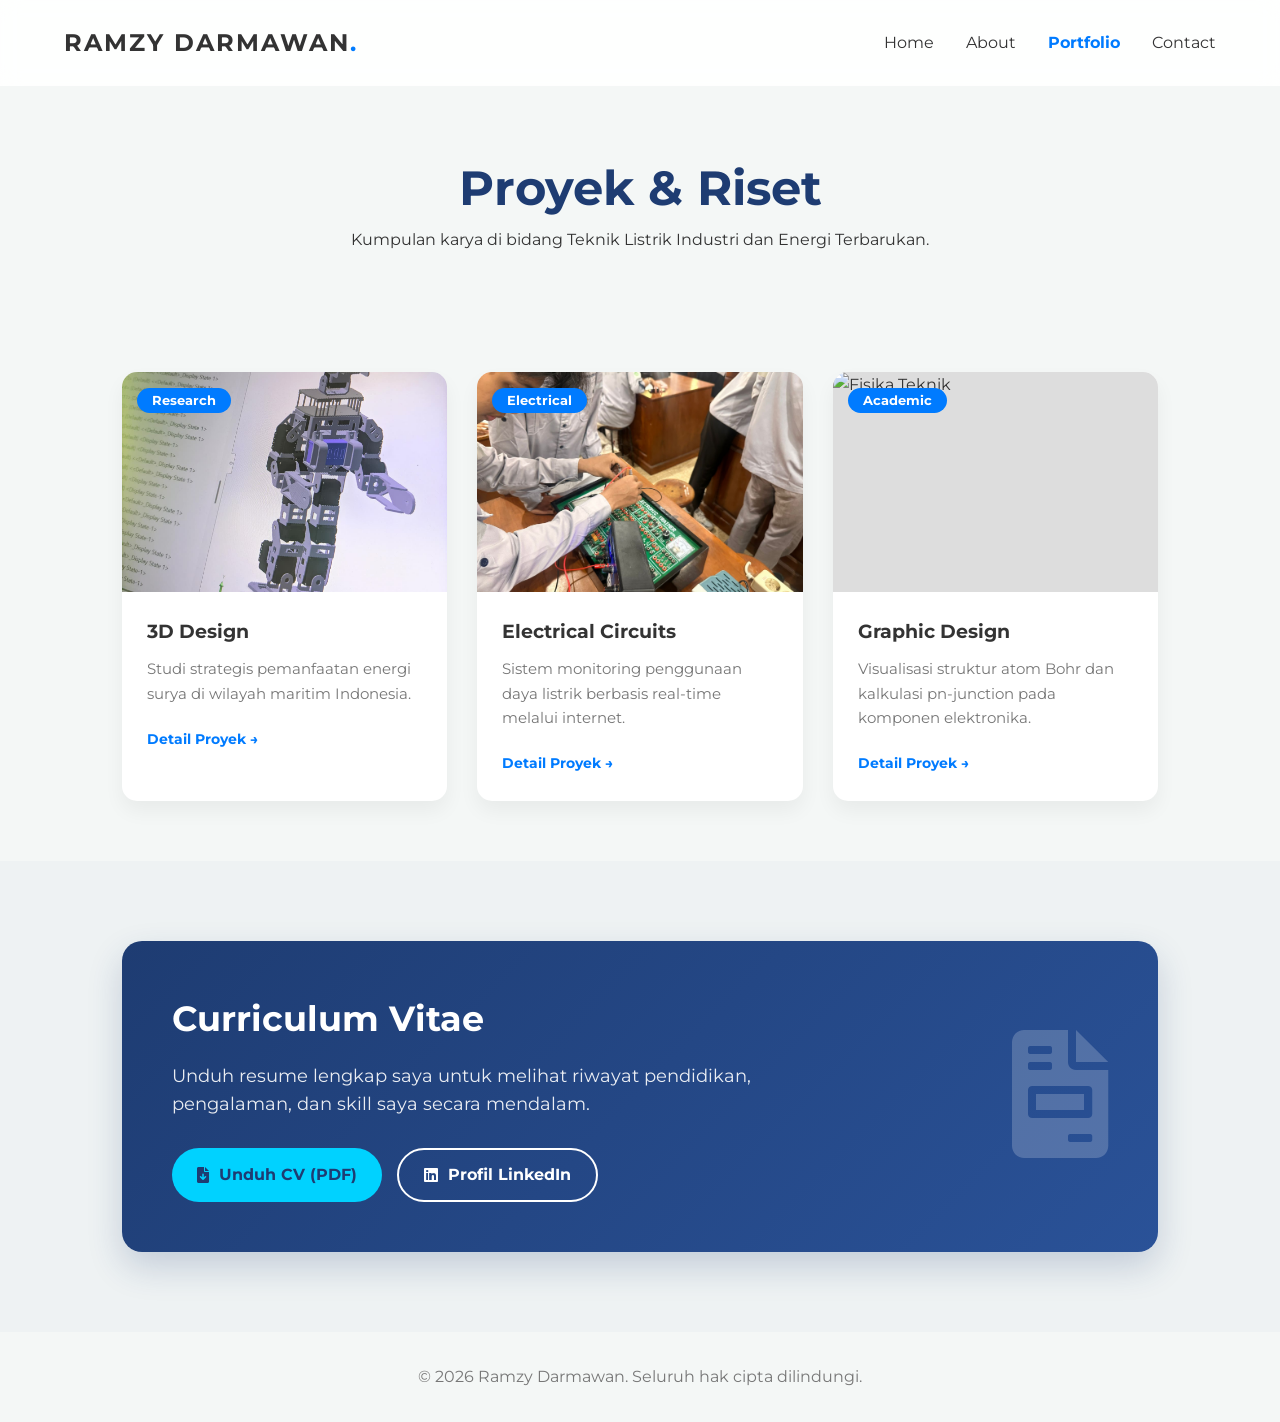
==== portofolio.html @ 0d591571 "web utama" ====
<!DOCTYPE html>
<html lang="id">
<head>
    <meta charset="UTF-8">
    <meta name="viewport" content="width=device-width, initial-scale=1.0">
    <title>Portofolio Proyek | Nama Anda</title>
    <link rel="stylesheet" href="https://cdnjs.cloudflare.com/ajax/libs/font-awesome/6.0.0/css/all.min.css">
    <link rel="stylesheet" href="style.css">
    <link href="https://fonts.googleapis.com/css2?family=Montserrat:wght@300;400;700&display=swap" rel="stylesheet">
</head>
<body class="portofolio-page">
    <div id="preloader">
    <div class="loader">
        <div class="circle"></div>
        <div class="line"></div>
        <p>Loading<span>.</span><span>.</span><span>.</span></p>
    </div>
</div>

    <nav class="nav-active"> <div class="logo">RAMZY DARMAWAN<span>.</span></div>
        <ul class="nav-links">
            <li><a href="index.html">Home</a></li>
            <li><a href="index.html#about">About</a></li>
            <li><a href="portofolio.html" class="active-link">Portfolio</a></li>
            <li><a href="index.html#contact">Contact</a></li>
        </ul>
    </nav>

    <header class="portofolio-header">
        <div class="container">
            <h1>Proyek & Riset</h1>
            <p>Kumpulan karya di bidang Teknik Listrik Industri dan Energi Terbarukan.</p>
        </div>
    </header>

    <section class="portofolio-grid-section">
        <div class="container">
            <div class="portofolio-grid">
                
                <div class="portofolio-card">
                    <div class="card-image">
                        <img src="robot-1.jpeg" alt="Analisis PLTS">
                        <div class="card-overlay">
                            <span>Research</span>
                        </div>
                    </div>
                    <div class="card-info">
                        <h3>3D Design</h3>
                        <p>Studi strategis pemanfaatan energi surya di wilayah maritim Indonesia.</p>
                        <a href="#" class="read-more">Detail Proyek →</a>
                    </div>
                </div>

                <div class="portofolio-card">
                    <div class="card-image">
                        <img src="listrik-1.jpeg" alt="Monitoring IoT">
                        <div class="card-overlay">
                            <span>Electrical</span>
                        </div>
                    </div>
                    <div class="card-info">
                        <h3>Electrical Circuits</h3>
                        <p>Sistem monitoring penggunaan daya listrik berbasis real-time melalui internet.</p>
                        <a href="#" class="read-more">Detail Proyek →</a>
                    </div>
                </div>

                <div class="portofolio-card">
                    <div class="card-image">
                        <img src="proyek-fisika.jpg" alt="Fisika Teknik">
                        <div class="card-overlay">
                            <span>Academic</span>
                        </div>
                    </div>
                    <div class="card-info">
                        <h3>Graphic Design</h3>
                        <p>Visualisasi struktur atom Bohr dan kalkulasi pn-junction pada komponen elektronika.</p>
                        <a href="#" class="read-more">Detail Proyek →</a>
                    </div>
                </div>

            </div>
        </div>
    </section>

    <section class="cv-section">
    <div class="container">
        <div class="cv-box">
            <div class="cv-content">
                <h2>Curriculum Vitae</h2>
                <p>Unduh resume lengkap saya untuk melihat riwayat pendidikan, pengalaman, dan skill saya secara mendalam.</p>
                
                <div class="cv-actions">
                    <a href="CV RAMZY D.pdf" download class="btn-cv">
                        <i class="fas fa-file-download"></i> Unduh CV (PDF)
                    </a>
                    <a href="https://www.linkedin.com/in/ramzy-darmawan-42769236a?utm_source=share_via&utm_content=profile&utm_medium=member_android" target="_blank" class="btn-cv-outline">
                        <i class="fab fa-linkedin"></i> Profil LinkedIn
                    </a>
                </div>
            </div>
            
            <div class="cv-icon">
                <i class="fas fa-file-invoice"></i>
            </div>
        </div>
    </div>
</section>

    <footer>
        <p>&copy; 2026 Ramzy Darmawan. Seluruh hak cipta dilindungi.</p>
    </footer>

    <script src="script.js"></script>
</body>
</html>
---- style.css ----
/* Reset & Base Styles */
/* DASAR */
* { margin: 0; padding: 0; box-sizing: border-box; }
body { font-family: 'Montserrat', sans-serif; line-height: 1.6; color: #333; scroll-behavior: smooth; background-color: #f4f7f6; }
.container { max-width: 1100px; margin: auto; padding: 0 2rem; }

/* NAVIGASI */
nav { display: flex; justify-content: space-between; align-items: center; padding: 1.5rem 5%; background: rgba(255, 255, 255, 0.9); backdrop-filter: blur(10px); position: fixed; width: 100%; top: 0; z-index: 1000; }
.logo { font-size: 1.5rem; font-weight: 700; letter-spacing: 2px; }
.logo span { color: #007bff; }
.nav-links { display: flex; list-style: none; }
.nav-links li a { text-decoration: none; color: #333; margin-left: 2rem; transition: 0.3s; }
.nav-links li a:hover { color: #007bff; }

/* HERO */
.hero { height: 100vh; background: linear-gradient(135deg, #1e3c72 0%, #2a5298 100%); color: white; display: flex; align-items: center; justify-content: center; text-align: center; }
.hero h1 { font-size: 3.5rem; }
.highlight { color: #00d2ff; }
.btn { display: inline-block; padding: 1rem 2.5rem; background: #007bff; color: white; text-decoration: none; border-radius: 50px; margin-top: 2rem; transition: 0.3s; }

/* KONTAK & SOSIAL MEDIA */
.contact { padding: 100px 0; text-align: center; background: white; }
.social-links { display: flex; justify-content: center; gap: 20px; margin-top: 30px; flex-wrap: wrap; }
.social-icon { text-decoration: none; display: flex; align-items: center; padding: 12px 25px; border-radius: 12px; color: white; font-weight: 600; transition: 0.3s; box-shadow: 0 4px 15px rgba(0,0,0,0.1); }
.social-icon i { font-size: 1.5rem; margin-right: 10px; }

.whatsapp { background-color: #25D366; }
.instagram { background: linear-gradient(45deg, #f09433 0%, #e6683c 25%, #dc2743 50%, #cc2366 75%, #bc1888 100%); }
.linkedin { background-color: #0077b5; }

.social-icon:hover { transform: translateY(-5px); filter: brightness(1.1); }
.btn-outline { display: inline-block; padding: 0.8rem 2rem; border: 2px solid #007bff; color: #007bff; text-decoration: none; border-radius: 50px; margin-top: 1.5rem; }

footer { text-align: center; padding: 2rem; color: #777; }

/* SKILLS SECTION */
.skills {
    padding: 80px 0;
    background: #eef2f3;
    text-align: center;
}

.skills h2 {
    font-size: 2.5rem;
    margin-bottom: 3rem;
}

.skills-grid {
    display: grid;
    grid-template-columns: repeat(auto-fit, minmax(280px, 1fr));
    gap: 2rem;
    padding: 0 20px;
}

.skill-card {
    background: white;
    padding: 3rem 2rem;
    border-radius: 20px;
    box-shadow: 0 10px 30px rgba(0,0,0,0.05);
    transition: 0.3s;
}

.skill-card i {
    font-size: 3rem;
    color: #007bff;
    margin-bottom: 1.5rem;
}

.skill-card h3 {
    margin-bottom: 1rem;
    font-size: 1.5rem;
}

.skill-card:hover {
    transform: translateY(-10px);
    box-shadow: 0 15px 40px rgba(0,0,0,0.1);
}

/* ABOUT SECTION */
.about {
    padding: 100px 0;
    background: white;
}

.about-flex {
    display: flex;
    align-items: center;
    gap: 50px;
    flex-wrap: wrap; /* Agar rapi saat dibuka di HP */
}

.about-text {
    flex: 2;
    min-width: 300px;
}

.about-text h2 {
    font-size: 2.5rem;
    margin-bottom: 1.5rem;
    position: relative;
}

/* Garis dekorasi di bawah judul About */
.about-text h2::after {
    content: '';
    display: block;
    width: 60px;
    height: 4px;
    background: #007bff;
    margin-top: 10px;
}

.about-text p {
    margin-bottom: 1.2rem;
    font-size: 1.1rem;
    color: #555;
    text-align: justify;
}

.about-stats {
    flex: 1;
    display: flex;
    flex-direction: column;
    gap: 20px;
    min-width: 250px;
}

.stat-item {
    background: #f4f7f6;
    padding: 20px;
    border-radius: 15px;
    text-align: center;
    border-left: 5px solid #007bff;
}

.stat-item span {
    font-size: 2rem;
    font-weight: 700;
    color: #1e3c72;
    display: block;
}

.stat-item p {
    font-size: 0.9rem;
    color: #777;
    margin: 0;
}

/* Penyesuaian Mobile */
@media (max-width: 768px) {
    .about-flex {
        flex-direction: column;
        text-align: center;
    }
    .about-text h2::after {
        margin: 10px auto;
    }
}

/* --- UPDATE PADA HERO SECTION --- */

.hero {
    min-height: 100vh;
    /* Kita gunakan warna gelap di awal agar menyatu saat foto memudar ke bawah */
    background: linear-gradient(135deg, #1e3c72 0%, #102a5e 100%);
    color: white;
    display: flex;
    align-items: center;
    position: relative;
    overflow: hidden; /* Agar bentuk abstrak tidak keluar jalur */
    padding-top: 80px; /* Jarak agar tidak tertutup nav */
}

/* Container khusus Hero agar flex-direction bisa diatur di mobile */
.hero-container {
    display: flex;
    align-items: center;
    justify-content: space-between;
    width: 100%;
}

/* Sisi Teks */
.hero-content {
    flex: 1;
    text-align: left;
    z-index: 10; /* Agar teks di atas bentuk abstrak */
}

.hero-content h1 {
    font-size: 3.5rem;
    line-height: 1.1;
    margin-bottom: 1.5rem;
}

.hero-btns {
    display: flex;
    gap: 15px;
    margin-top: 2.5rem;
}

/* Tombol Putih Transparan di Hero */
.btn-outline-white {
    display: inline-block;
    padding: 1rem 2.5rem;
    border: 2px solid white;
    color: white;
    text-decoration: none;
    border-radius: 50px;
    transition: 0.3s;
}

.btn-outline-white:hover {
    background: white;
    color: #1e3c72;
}

/* --- SISI FOTO DENGAN EFEK ABSTRAK --- */
.hero-image-wrapper {
    flex: 1;
    display: flex;
    justify-content: center;
    align-items: center;
    position: relative;
    height: 100%;
}

.hero-img {
    max-width: 90%;
    height: auto;
    object-fit: cover;
    z-index: 5;
    
    /* Trik 1: CSS MASKING - Membuat bagian bawah foto memudar */
    -webkit-mask-image: linear-gradient(to bottom, black 60%, transparent 100%);
    mask-image: linear-gradient(to bottom, black 60%, transparent 100%);
    
    /* Trik 2: Opacity sedikit diturunkan agar warna background tembus */
    opacity: 0.9;
    
    /* Trik 3: Filter untuk menyatukan warna (Opsional, matikan jika ingin warna asli) */
    filter: brightness(1.1) contrast(1.1) saturate(0.9) drop-shadow(0 0 20px rgba(0,210,255,0.3));
}

/* Bentuk Abstrak di Belakang Foto */
.abstract-shape {
    position: absolute;
    width: 130%;
    height: 130%;
    background: radial-gradient(circle, rgba(0,210,255,0.2) 0%, rgba(30,60,114,0) 70%);
    border-radius: 45% 55% 70% 30% / 30% 60% 70% 40%; /* Bentuk tidak beraturan */
    animation: morph 10s linear infinite; /* Animasi bergerak pelan */
    z-index: 1;
}

/* Animasi untuk bentuk abstrak */
@keyframes morph {
    0% { border-radius: 45% 55% 70% 30% / 30% 60% 70% 40%; transform: rotate(0deg); }
    50% { border-radius: 70% 30% 30% 70% / 60% 30% 60% 40%; transform: rotate(180deg); }
    100% { border-radius: 45% 55% 70% 30% / 30% 60% 70% 40%; transform: rotate(360deg); }
}

/* Responsivitas Mobile */
@media (max-width: 992px) {
    .hero-container {
        flex-direction: column-reverse; /* Foto di atas teks saat mobile */
        text-align: center;
        padding-bottom: 50px;
    }
    .hero-content {
        text-align: center;
        padding-top: 30px;
    }
    .hero-content h1 { font-size: 2.5rem; }
    .hero-btns { justify-content: center; }
    .hero-image-wrapper { width: 100%; margin-top: 20px; }
    .hero-img { max-width: 70%; }
}

/* Styling untuk Sticky Nav yang diaktifkan JS */
.nav-active {
    background: white !important;
    box-shadow: 0 5px 20px rgba(0,0,0,0.1);
    padding: 1rem 5% !important;
}

/* Styling untuk Animasi Muncul (Scroll Reveal) */
.hidden {
    opacity: 0;
    transform: translateY(30px);
    transition: all 0.8s ease-out;
}

.show {
    opacity: 1;
    transform: translateY(0);
}

/* Delay agar skill card muncul bergantian */
.skill-card:nth-child(2) { transition-delay: 0.2s; }
.skill-card:nth-child(3) { transition-delay: 0.4s; }

/* PORTOFOLIO PAGE STYLES */
.portofolio-header {
    padding: 150px 0 60px;
    background: #f4f7f6;
    text-align: center;
}

.portofolio-header h1 { font-size: 3rem; color: #1e3c72; }

.portofolio-grid {
    display: grid;
    grid-template-columns: repeat(auto-fit, minmax(320px, 1fr));
    gap: 30px;
    padding: 60px 0;
}

.portofolio-card {
    background: white;
    border-radius: 15px;
    overflow: hidden;
    box-shadow: 0 10px 20px rgba(0,0,0,0.05);
    transition: 0.3s;
}

.card-image {
    position: relative;
    height: 220px;
    background: #ddd; /* Warna pengganti jika gambar belum ada */
}

.card-image img {
    width: 100%;
    height: 100%;
    object-fit: cover;
}

.card-overlay {
    position: absolute;
    top: 15px;
    left: 15px;
}

.card-overlay span {
    background: #007bff;
    color: white;
    padding: 5px 15px;
    border-radius: 20px;
    font-size: 0.8rem;
    font-weight: 700;
}

.card-info {
    padding: 25px;
}

.card-info h3 { margin-bottom: 10px; color: #333; }
.card-info p { color: #777; font-size: 0.95rem; margin-bottom: 20px; }

.read-more {
    text-decoration: none;
    color: #007bff;
    font-weight: 700;
    font-size: 0.9rem;
}

.portofolio-card:hover {
    transform: translateY(-10px);
    box-shadow: 0 20px 40px rgba(0,0,0,0.1);
}

.active-link {
    color: #007bff !important;
    font-weight: 700;
}

/* --- PRELOADER STYLES --- */
#preloader {
    position: fixed;
    top: 0;
    left: 0;
    width: 100%;
    height: 100vh;
    background: #1e3c72; /* Warna senada dengan Hero */
    display: flex;
    justify-content: center;
    align-items: center;
    z-index: 9999; /* Pastikan di atas segalanya */
    transition: opacity 0.8s ease, visibility 0.8s;
}

.loader {
    text-align: center;
    color: white;
}

.circle {
    width: 50px;
    height: 50px;
    border: 5px solid rgba(255, 255, 255, 0.1);
    border-top: 5px solid #00d2ff;
    border-radius: 50%;
    margin: 0 auto 20px;
    animation: spin 1s linear infinite;
}

.line {
    width: 100px;
    height: 3px;
    background: rgba(255, 255, 255, 0.1);
    position: relative;
    overflow: hidden;
    margin: 10px auto;
}

.line::after {
    content: '';
    position: absolute;
    left: -100%;
    width: 100%;
    height: 100%;
    background: #00d2ff;
    animation: loading-line 1.5s infinite;
}

#preloader p {
    font-family: 'Montserrat', sans-serif;
    letter-spacing: 3px;
    font-size: 0.8rem;
    text-transform: uppercase;
}

/* Animasi Putar & Garis */
@keyframes spin {
    to { transform: rotate(360deg); }
}

@keyframes loading-line {
    to { left: 100%; }
}

/* Class untuk menghilangkan loader (dipicu JS) */
.preloader-hidden {
    opacity: 0;
    visibility: hidden;
}

/* Tambahkan ini di style.css */
.hero-content {
    animation: fadeInUp 1.2s ease forwards;
    opacity: 0; /* Mulai dari tidak terlihat */
}

@keyframes fadeInUp {
    from {
        opacity: 0;
        transform: translateY(30px);
    }
    to {
        opacity: 1;
        transform: translateY(0);
    }
}

/* --- CV SECTION STYLES --- */
.cv-section {
    padding: 80px 0;
    background: #eef2f3;
}

.cv-box {
    background: linear-gradient(135deg, #1e3c72 0%, #2a5298 100%);
    border-radius: 20px;
    padding: 50px;
    display: flex;
    align-items: center;
    justify-content: space-between;
    color: white;
    box-shadow: 0 15px 35px rgba(30, 60, 114, 0.2);
}

.cv-content {
    flex: 2;
}

.cv-content h2 {
    font-size: 2.2rem;
    margin-bottom: 15px;
}

.cv-content p {
    font-size: 1.1rem;
    margin-bottom: 30px;
    opacity: 0.9;
}

.cv-actions {
    display: flex;
    gap: 15px;
    flex-wrap: wrap;
}

.btn-cv {
    background: #00d2ff;
    color: #1e3c72;
    padding: 12px 25px;
    border-radius: 50px;
    text-decoration: none;
    font-weight: 700;
    display: flex;
    align-items: center;
    gap: 10px;
    transition: 0.3s;
}

.btn-cv:hover {
    transform: translateY(-3px);
    box-shadow: 0 5px 15px rgba(0, 210, 255, 0.4);
    background: white;
}

.btn-cv-outline {
    border: 2px solid white;
    color: white;
    padding: 12px 25px;
    border-radius: 50px;
    text-decoration: none;
    font-weight: 700;
    display: flex;
    align-items: center;
    gap: 10px;
    transition: 0.3s;
}

.btn-cv-outline:hover {
    background: white;
    color: #1e3c72;
}

.cv-icon {
    flex: 1;
    font-size: 8rem;
    text-align: right;
    opacity: 0.2;
}

/* Responsivitas Mobile */
@media (max-width: 768px) {
    .cv-box {
        flex-direction: column;
        text-align: center;
        padding: 30px;
    }
    .cv-icon {
        display: none; /* Sembunyikan ikon di HP agar hemat tempat */
    }
    .cv-actions {
        justify-content: center;
    }
}
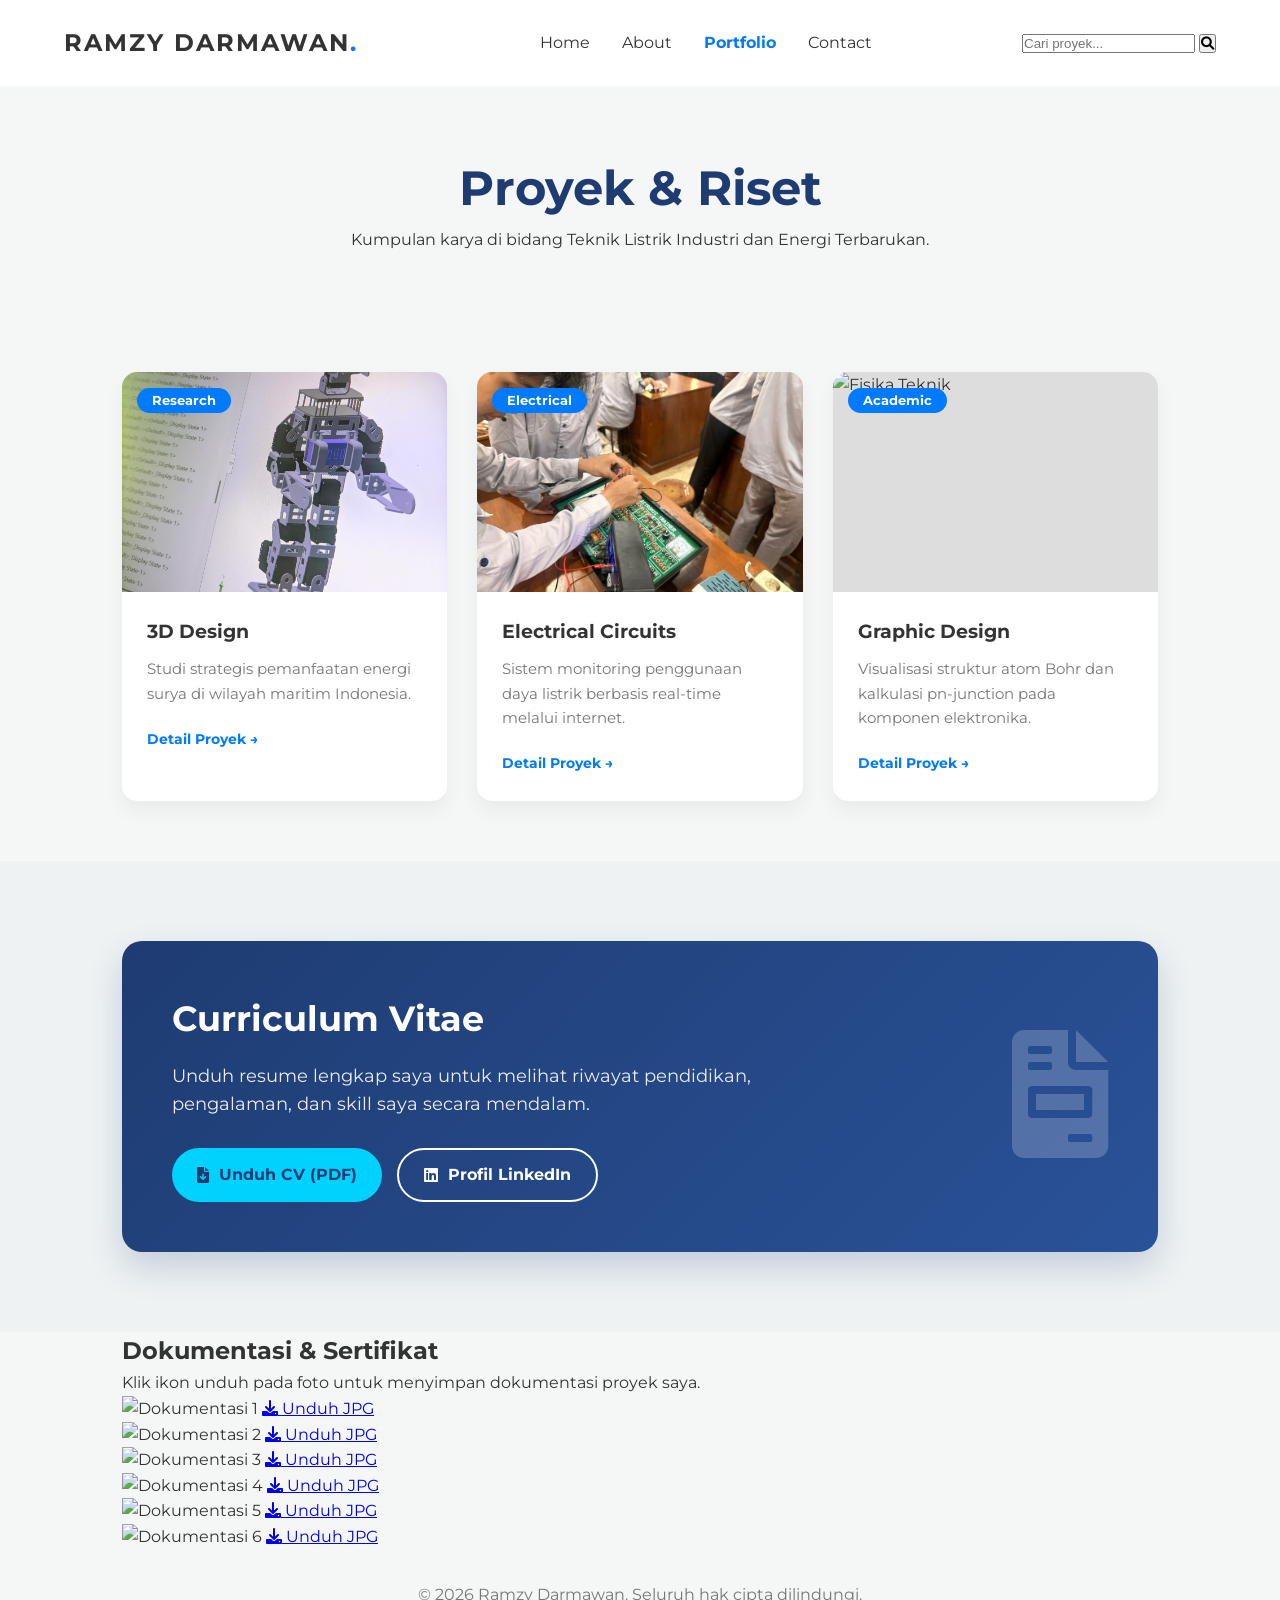
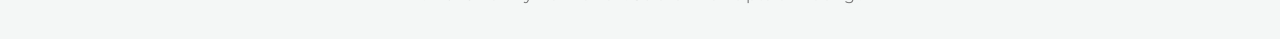
==== commit 7d450dba: "Update portofolio.html" ====
--- a/portofolio.html
+++ b/portofolio.html
@@ -3,7 +3,7 @@
 <head>
     <meta charset="UTF-8">
     <meta name="viewport" content="width=device-width, initial-scale=1.0">
-    <title>Portofolio Proyek | Nama Anda</title>
+    <title>Portofolio Ramzy</title>
     <link rel="stylesheet" href="https://cdnjs.cloudflare.com/ajax/libs/font-awesome/6.0.0/css/all.min.css">
     <link rel="stylesheet" href="style.css">
     <link href="https://fonts.googleapis.com/css2?family=Montserrat:wght@300;400;700&display=swap" rel="stylesheet">
@@ -24,6 +24,10 @@
             <li><a href="portofolio.html" class="active-link">Portfolio</a></li>
             <li><a href="index.html#contact">Contact</a></li>
         </ul>
+        <div class="search-container">
+            <input type="text" id="search-input" placeholder="Cari proyek...">
+            <button id="search-btn"><i class="fas fa-search"></i></button>
+        </div>
     </nav>
 
     <header class="portofolio-header">
@@ -107,10 +111,67 @@
     </div>
 </section>
 
+    <section class="gallery-download">
+    <div class="container">
+        <div class="gallery-title">
+            <h2>Dokumentasi & Sertifikat</h2>
+            <p>Klik ikon unduh pada foto untuk menyimpan dokumentasi proyek saya.</p>
+        </div>
+        
+        <div class="gallery-grid">
+            <div class="gallery-item download-ready">
+                <img src="Sertifikat fls2n.jpeg" alt="Dokumentasi 1">
+                <a href="Sertifikat fls2n.jpeg" download="Sertifikat fls2n" class="download-overlay">
+                    <i class="fas fa-download"></i>
+                    <span>Unduh JPG</span>
+                </a>
+            </div>
+
+            <div class="gallery-item download-ready">
+                <img src="Sertifikat terbaik1.jpeg" alt="Dokumentasi 2">
+                <a href="Sertifikat terbaik1.jpeg" download="Sertifikat terbaik" class="download-overlay">
+                    <i class="fas fa-download"></i>
+                    <span>Unduh JPG</span>
+                </a>
+            </div>
+
+            <div class="gallery-item download-ready">
+                <img src="Sertifikat seminar-itb.jpeg" alt="Dokumentasi 3">
+                <a href="Sertifikat seminar-itb.jpeg" download="Sertifikat seminar-itb" class="download-overlay">
+                    <i class="fas fa-download"></i>
+                    <span>Unduh JPG</span>
+                </a>
+            </div>
+            <div class="gallery-item download-ready">
+                <img src="Sertifikat lkmmpd.png" alt="Dokumentasi 4">
+                <a href="Sertifikat lkmmpd.png" download="Sertfikat lkmmpd" class="download-overlay">
+                    <i class="fas fa-download"></i>
+                    <span>Unduh JPG</span>
+                </a>
+            </div>
+            <div class="gallery-item download-ready">
+                <img src="Sertifikat e-talk.png" alt="Dokumentasi 5">
+                <a href="Sertifikat e-talk.png" download="Sertifikat e-talk" class="download-overlay">
+                    <i class="fas fa-download"></i>
+                    <span>Unduh JPG</span>
+                </a>
+            </div>
+            <div class="gallery-item download-ready">
+                <img src="Sertifikat ecs.png" alt="Dokumentasi 6">
+                <a href="Sertifikat ecs.png" download="Sertifikat ecs" class="download-overlay">
+                    <i class="fas fa-download"></i>
+                    <span>Unduh JPG</span>
+                </a>
+            </div>
+            
+        </div>
+    </div>
+</section>
+
     <footer>
         <p>&copy; 2026 Ramzy Darmawan. Seluruh hak cipta dilindungi.</p>
     </footer>
 
     <script src="script.js"></script>
 </body>
-</html>+</html>
--- a/style.css
+++ b/style.css
@@ -192,21 +192,54 @@
     margin-bottom: 1.5rem;
 }
 
+/* --- GANTI KODE TADI DENGAN INI --- */
+
 .hero-btns {
     display: flex;
+     align-items: center;
+    justify-content: flex-start;
     gap: 15px;
     margin-top: 2.5rem;
 }
 
-/* Tombol Putih Transparan di Hero */
-.btn-outline-white {
-    display: inline-block;
-    padding: 1rem 2.5rem;
-    border: 2px solid white;
-    color: white;
+/* Base style untuk semua tombol di Hero agar ukurannya SAMA */
+.btn, .btn-outline-white {
+     margin: 0;
+    display: flex;            /* Menggunakan flex agar teks di tengah */
+    align-items: center;      /* Rata tengah vertikal */
+    justify-content: center;   /* Rata tengah horizontal */
+    
+    /* Tentukan ukuran tetap di sini */
+    width: 180px;             /* Lebar tombol */
+    height: 55px;             /* Tinggi tombol */
+    
     text-decoration: none;
     border-radius: 50px;
+    font-weight: 700;
     transition: 0.3s;
+    font-size: 0.95rem;
+    
+    /* Penting: Agar border tidak menambah ukuran luar tombol */
+    box-sizing: border-box; 
+}
+
+/* Warna Tombol Biru (Kenali Saya) */
+.btn {
+    background: #007bff;
+    color: white;
+    border: none;
+}
+
+.btn:hover {
+    transform: translateY(-3px);
+    box-shadow: 0 10px 20px rgba(0, 123, 255, 0.3);
+}
+
+/* Warna Tombol Outline (Kontak) */
+.btn-outline-white {
+    border: 2px solid white;
+    color: white;
+    background: transparent;
 }
 
 .btn-outline-white:hover {
@@ -557,4 +590,4 @@
     .cv-actions {
         justify-content: center;
     }
-}+}
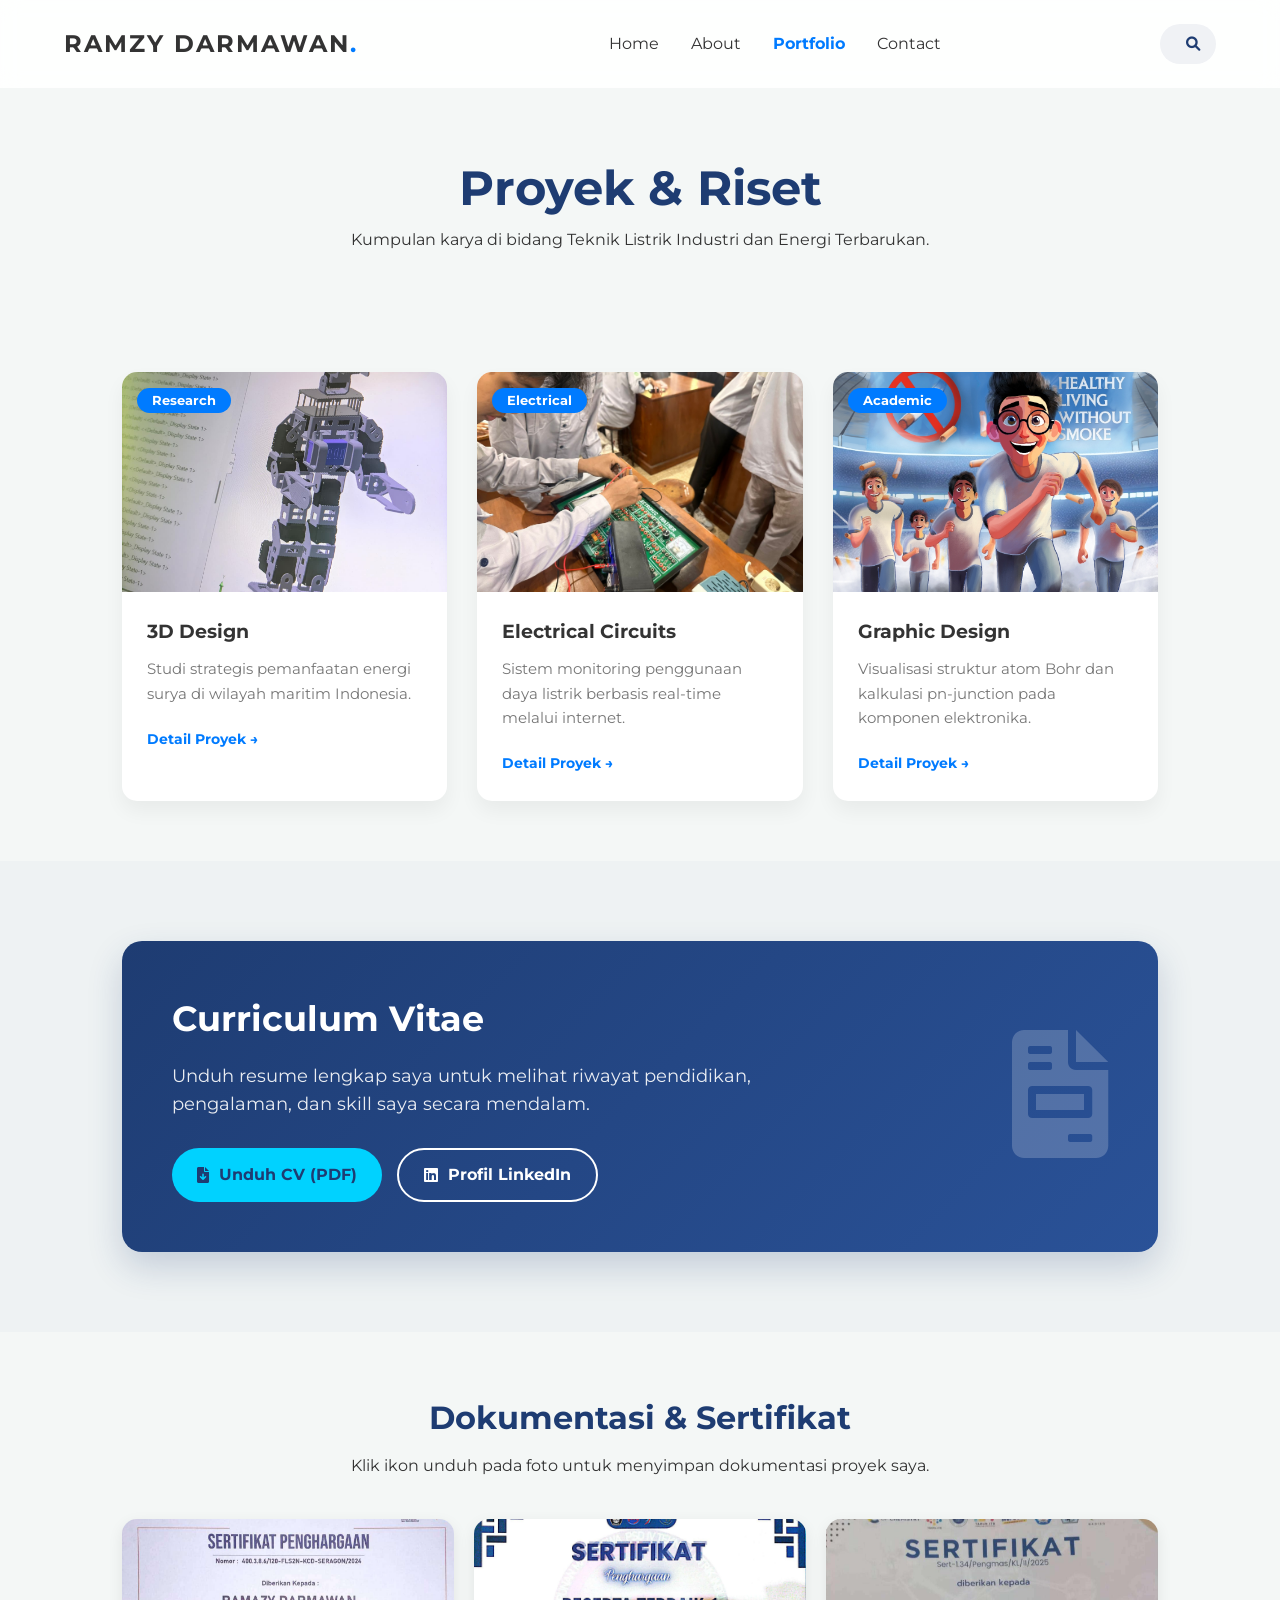
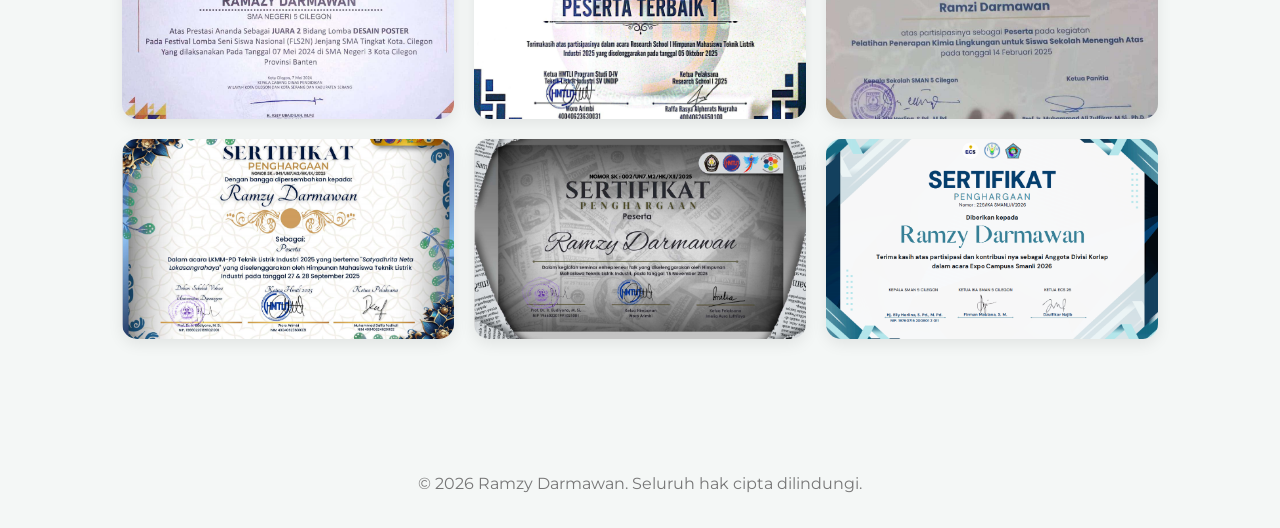
==== commit beeb53f3: "Update portofolio.html" ====
--- a/portofolio.html
+++ b/portofolio.html
@@ -71,7 +71,7 @@
 
                 <div class="portofolio-card">
                     <div class="card-image">
-                        <img src="proyek-fisika.jpg" alt="Fisika Teknik">
+                        <img src="POSTER.1.jpeg" alt="Fisika Teknik">
                         <div class="card-overlay">
                             <span>Academic</span>
                         </div>
--- a/style.css
+++ b/style.css
@@ -32,6 +32,74 @@
 .btn-outline { display: inline-block; padding: 0.8rem 2rem; border: 2px solid #007bff; color: #007bff; text-decoration: none; border-radius: 50px; margin-top: 1.5rem; }
 
 footer { text-align: center; padding: 2rem; color: #777; }
+
+/* --- SEARCH BAR NAVIGATION --- */
+
+/* Menyejajarkan menu dan search */
+.nav-right {
+    display: flex;
+    align-items: center;
+    gap: 30px;
+}
+
+.search-container {
+    display: flex;
+    align-items: center;
+    background: #f0f2f5;
+    padding: 5px 15px;
+    border-radius: 50px;
+    border: 1px solid transparent;
+    transition: all 0.3s ease;
+}
+
+/* Warna berubah saat kita mulai mengetik */
+.search-container:focus-within {
+    background: white;
+    border-color: #007bff;
+    box-shadow: 0 0 10px rgba(0, 123, 255, 0.1);
+}
+
+#search-input {
+    border: none;
+    background: none;
+    outline: none;
+    padding: 5px;
+    width: 0; /* Awalnya tersembunyi */
+    transition: width 0.4s cubic-bezier(0.4, 0, 0.2, 1);
+    font-family: 'Montserrat', sans-serif;
+    font-size: 0.9rem;
+}
+
+/* Meluas saat container di-hover atau input sedang aktif */
+.search-container:hover #search-input,
+#search-input:focus {
+    width: 160px; /* Lebar saat terbuka */
+}
+
+#search-btn {
+    background: none;
+    border: none;
+    color: #1e3c72;
+    cursor: pointer;
+    font-size: 0.9rem;
+    display: flex;
+    align-items: center;
+    transition: color 0.3s;
+}
+
+#search-btn:hover {
+    color: #007bff;
+}
+
+/* Responsif untuk Mobile */
+@media (max-width: 768px) {
+    .nav-right {
+        gap: 15px;
+    }
+    #search-input:focus, .search-container:hover #search-input {
+        width: 100px;
+    }
+}
 
 /* SKILLS SECTION */
 .skills {
@@ -591,3 +659,82 @@
         justify-content: center;
     }
 }
+/* --- GALLERY DOWNLOAD SECTION --- */
+.gallery-download {
+    padding: 60px 0 100px;
+    background: #f4f7f6; 
+}
+
+.gallery-title {
+    text-align: center;
+    margin-bottom: 40px;
+}
+
+.gallery-title h2 {
+    font-size: 2rem;
+    color: #1e3c72;
+    margin-bottom: 10px;
+}
+
+.gallery-grid {
+    display: grid;
+    grid-template-columns: repeat(auto-fit, minmax(250px, 1fr));
+    gap: 20px;
+}
+
+.gallery-item {
+    position: relative;
+    height: 200px; 
+    border-radius: 15px;
+    overflow: hidden;
+    box-shadow: 0 5px 15px rgba(0,0,0,0.08);
+}
+
+.gallery-item img {
+    width: 100%;
+    height: 100%;
+    object-fit: cover;
+    transition: transform 0.5s ease;
+}
+
+/* --- BAGIAN PENTING: OVERLAY UNDUH --- */
+
+.gallery-item .download-overlay {
+    position: absolute;
+    top: 0;
+    left: 0;
+    width: 100%;
+    height: 100%;
+    background: rgba(30, 60, 114, 0.85); /* Warna biru transparan saat di-hover */
+    display: flex;
+    flex-direction: column;
+    justify-content: center;
+    align-items: center;
+    color: white;
+    text-decoration: none;
+    
+    /* Efek Menghilang di Awal */
+    opacity: 0; 
+    transition: all 0.4s ease;
+}
+
+/* Saat Kursor Diarahkan (Hover) */
+.gallery-item:hover .download-overlay {
+    opacity: 1; /* Tulisan Muncul */
+}
+
+.gallery-item:hover img {
+    transform: scale(1.1); /* Gambar sedikit membesar */
+}
+
+/* Ukuran Ikon dan Teks di dalam Gallery */
+.gallery-item .download-overlay i {
+    font-size: 2rem;
+    margin-bottom: 8px;
+}
+
+.gallery-item .download-overlay span {
+    font-size: 0.8rem;
+    font-weight: 700;
+    text-transform: uppercase;
+}
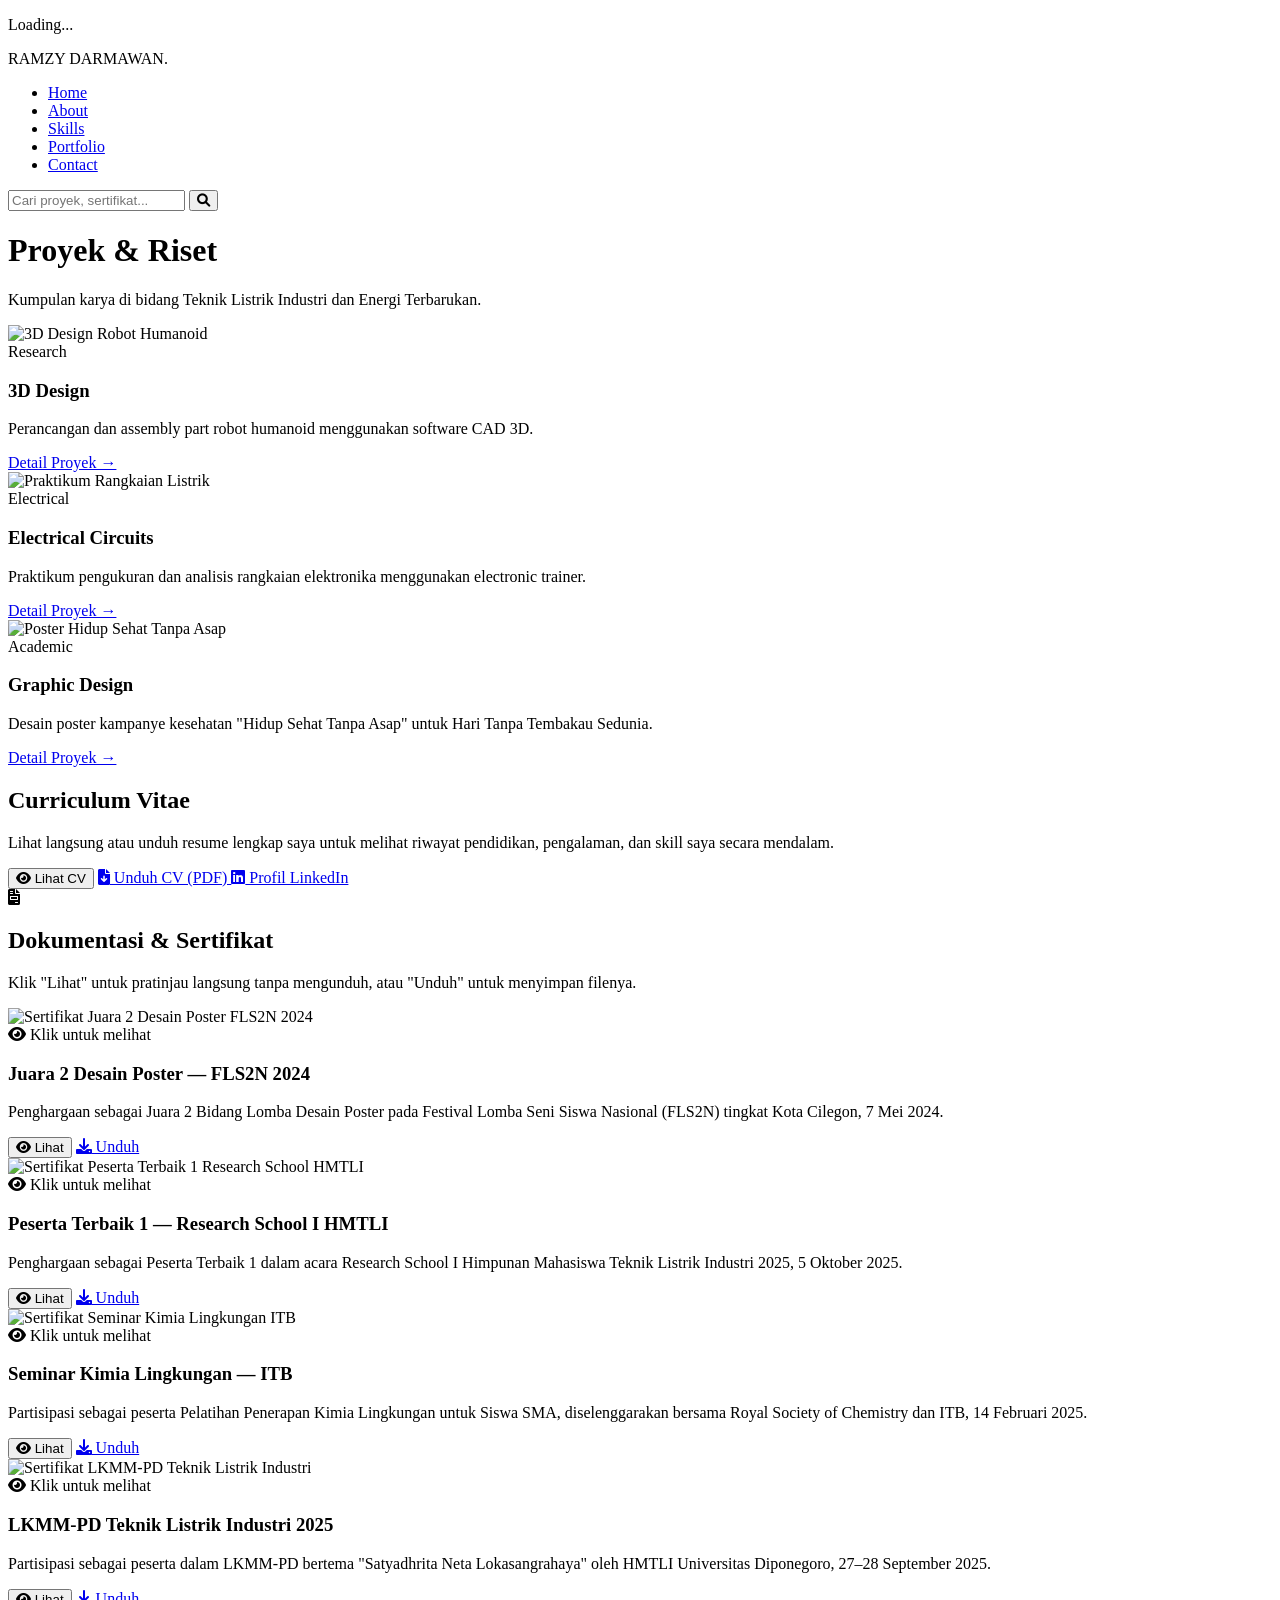
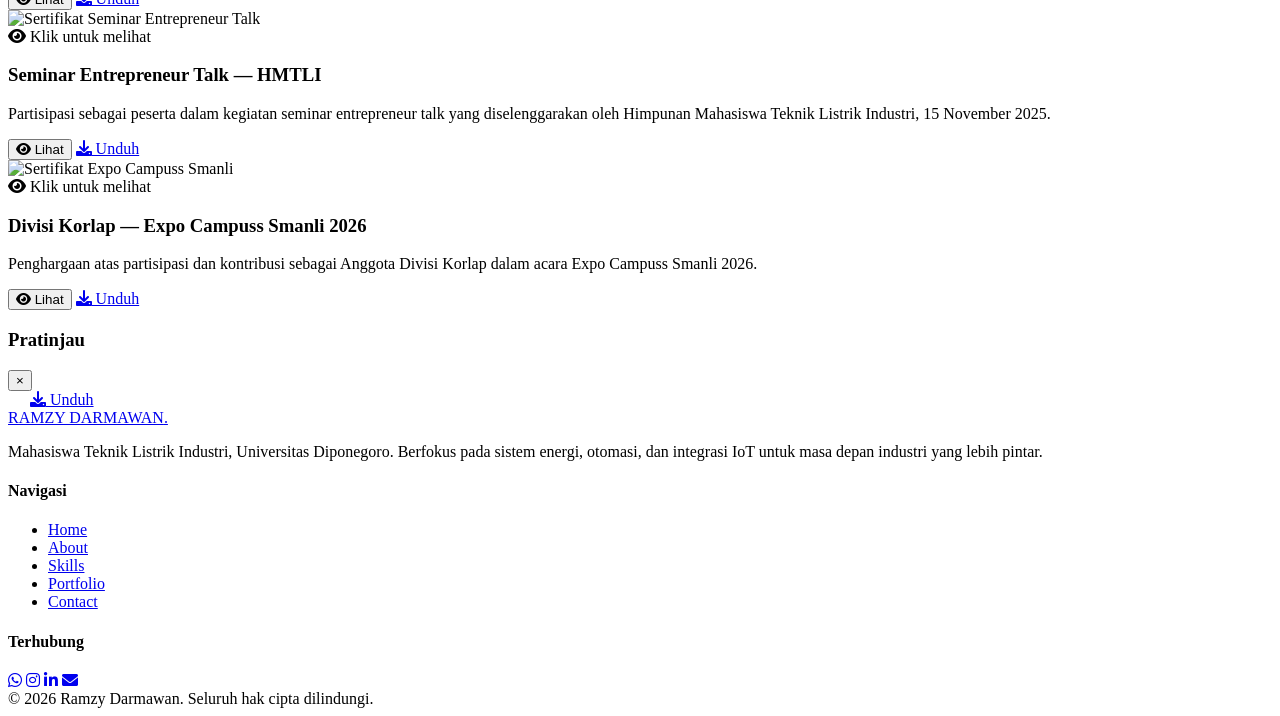
==== commit 54e9cf63: "Revise portfolio.html with updated content and structure Updated the portfolio HTML file with new co" ====
--- a/portofolio.html
+++ b/portofolio.html
@@ -3,29 +3,31 @@
 <head>
     <meta charset="UTF-8">
     <meta name="viewport" content="width=device-width, initial-scale=1.0">
-    <title>Portofolio Ramzy</title>
+    <title>Portofolio Proyek | Ramzy Darmawan</title>
     <link rel="stylesheet" href="https://cdnjs.cloudflare.com/ajax/libs/font-awesome/6.0.0/css/all.min.css">
-    <link rel="stylesheet" href="style.css">
+    <link rel="stylesheet" href="assets/css/style.css">
     <link href="https://fonts.googleapis.com/css2?family=Montserrat:wght@300;400;700&display=swap" rel="stylesheet">
 </head>
 <body class="portofolio-page">
     <div id="preloader">
-    <div class="loader">
-        <div class="circle"></div>
-        <div class="line"></div>
-        <p>Loading<span>.</span><span>.</span><span>.</span></p>
+        <div class="loader">
+            <div class="circle"></div>
+            <div class="line"></div>
+            <p>Loading<span>.</span><span>.</span><span>.</span></p>
+        </div>
     </div>
-</div>
-
-    <nav class="nav-active"> <div class="logo">RAMZY DARMAWAN<span>.</span></div>
+
+    <nav class="nav-active force-active">
+        <div class="logo">RAMZY DARMAWAN<span>.</span></div>
         <ul class="nav-links">
             <li><a href="index.html">Home</a></li>
             <li><a href="index.html#about">About</a></li>
+            <li><a href="index.html#skills">Skills</a></li>
             <li><a href="portofolio.html" class="active-link">Portfolio</a></li>
             <li><a href="index.html#contact">Contact</a></li>
         </ul>
         <div class="search-container">
-            <input type="text" id="search-input" placeholder="Cari proyek...">
+            <input type="text" id="search-input" placeholder="Cari proyek, sertifikat...">
             <button id="search-btn"><i class="fas fa-search"></i></button>
         </div>
     </nav>
@@ -40,46 +42,46 @@
     <section class="portofolio-grid-section">
         <div class="container">
             <div class="portofolio-grid">
-                
+
                 <div class="portofolio-card">
                     <div class="card-image">
-                        <img src="robot-1.jpeg" alt="Analisis PLTS">
+                        <img src="assets/img/robot-1.jpeg" alt="3D Design Robot Humanoid">
                         <div class="card-overlay">
                             <span>Research</span>
                         </div>
                     </div>
                     <div class="card-info">
                         <h3>3D Design</h3>
-                        <p>Studi strategis pemanfaatan energi surya di wilayah maritim Indonesia.</p>
-                        <a href="#" class="read-more">Detail Proyek →</a>
+                        <p>Perancangan dan assembly part robot humanoid menggunakan software CAD 3D.</p>
+                        <a href="proyek-3d-design.html" class="read-more">Detail Proyek &rarr;</a>
                     </div>
                 </div>
 
                 <div class="portofolio-card">
                     <div class="card-image">
-                        <img src="listrik-1.jpeg" alt="Monitoring IoT">
+                        <img src="assets/img/listrik-1.jpeg" alt="Praktikum Rangkaian Listrik">
                         <div class="card-overlay">
                             <span>Electrical</span>
                         </div>
                     </div>
                     <div class="card-info">
                         <h3>Electrical Circuits</h3>
-                        <p>Sistem monitoring penggunaan daya listrik berbasis real-time melalui internet.</p>
-                        <a href="#" class="read-more">Detail Proyek →</a>
+                        <p>Praktikum pengukuran dan analisis rangkaian elektronika menggunakan electronic trainer.</p>
+                        <a href="proyek-electrical.html" class="read-more">Detail Proyek &rarr;</a>
                     </div>
                 </div>
 
                 <div class="portofolio-card">
                     <div class="card-image">
-                        <img src="POSTER.1.jpeg" alt="Fisika Teknik">
+                        <img src="assets/img/poster-1.jpeg" alt="Poster Hidup Sehat Tanpa Asap">
                         <div class="card-overlay">
                             <span>Academic</span>
                         </div>
                     </div>
                     <div class="card-info">
                         <h3>Graphic Design</h3>
-                        <p>Visualisasi struktur atom Bohr dan kalkulasi pn-junction pada komponen elektronika.</p>
-                        <a href="#" class="read-more">Detail Proyek →</a>
+                        <p>Desain poster kampanye kesehatan "Hidup Sehat Tanpa Asap" untuk Hari Tanpa Tembakau Sedunia.</p>
+                        <a href="proyek-graphic-design.html" class="read-more">Detail Proyek &rarr;</a>
                     </div>
                 </div>
 
@@ -87,91 +89,275 @@
         </div>
     </section>
 
-    <section class="cv-section">
-    <div class="container">
-        <div class="cv-box">
-            <div class="cv-content">
-                <h2>Curriculum Vitae</h2>
-                <p>Unduh resume lengkap saya untuk melihat riwayat pendidikan, pengalaman, dan skill saya secara mendalam.</p>
-                
-                <div class="cv-actions">
-                    <a href="CV RAMZY D.pdf" download class="btn-cv">
-                        <i class="fas fa-file-download"></i> Unduh CV (PDF)
-                    </a>
-                    <a href="https://www.linkedin.com/in/ramzy-darmawan-42769236a?utm_source=share_via&utm_content=profile&utm_medium=member_android" target="_blank" class="btn-cv-outline">
-                        <i class="fab fa-linkedin"></i> Profil LinkedIn
-                    </a>
-                </div>
-            </div>
-            
-            <div class="cv-icon">
-                <i class="fas fa-file-invoice"></i>
+    <section class="cv-section" id="cv">
+        <div class="container">
+            <div class="cv-box">
+                <div class="cv-content">
+                    <h2>Curriculum Vitae</h2>
+                    <p>Lihat langsung atau unduh resume lengkap saya untuk melihat riwayat pendidikan, pengalaman, dan skill saya secara mendalam.</p>
+
+                    <div class="cv-actions">
+                        <button class="btn-cv-view"
+                                data-view
+                                data-view-type="pdf"
+                                data-view-src="assets/docs/CV-Ramzy-Darmawan.pdf"
+                                data-view-title="Curriculum Vitae — Ramzy Darmawan"
+                                data-view-download="CV-Ramzy-Darmawan.pdf">
+                            <i class="fas fa-eye"></i> Lihat CV
+                        </button>
+                        <a href="assets/docs/CV-Ramzy-Darmawan.pdf" download="CV-Ramzy-Darmawan.pdf" class="btn-cv">
+                            <i class="fas fa-file-download"></i> Unduh CV (PDF)
+                        </a>
+                        <a href="https://www.linkedin.com/in/ramzy-darmawan-42769236a?utm_source=share_via&utm_content=profile&utm_medium=member_android" target="_blank" class="btn-cv-outline">
+                            <i class="fab fa-linkedin"></i> Profil LinkedIn
+                        </a>
+                    </div>
+                </div>
+
+                <div class="cv-icon">
+                    <i class="fas fa-file-invoice"></i>
+                </div>
+            </div>
+        </div>
+    </section>
+
+    <section class="gallery-download" id="sertifikat">
+        <div class="container">
+            <div class="gallery-title">
+                <h2>Dokumentasi & Sertifikat</h2>
+                <p>Klik "Lihat" untuk pratinjau langsung tanpa mengunduh, atau "Unduh" untuk menyimpan filenya.</p>
+            </div>
+
+            <div class="gallery-grid cert-grid">
+
+                <div class="cert-card">
+                    <div class="cert-thumb"
+                         data-view
+                         data-view-type="image"
+                         data-view-src="assets/img/sertifikat-fls2n.jpeg"
+                         data-view-title="Juara 2 Desain Poster — FLS2N 2024"
+                         data-view-download="Sertifikat-FLS2N-Ramzy-Darmawan.jpeg">
+                        <img src="assets/img/sertifikat-fls2n.jpeg" alt="Sertifikat Juara 2 Desain Poster FLS2N 2024">
+                        <div class="cert-view-hint"><i class="fas fa-eye"></i> Klik untuk melihat</div>
+                    </div>
+                    <div class="cert-info">
+                        <h3>Juara 2 Desain Poster — FLS2N 2024</h3>
+                        <p>Penghargaan sebagai Juara 2 Bidang Lomba Desain Poster pada Festival Lomba Seni Siswa Nasional (FLS2N) tingkat Kota Cilegon, 7 Mei 2024.</p>
+                        <div class="cert-actions">
+                            <button class="cert-btn cert-btn-view"
+                                    data-view
+                                    data-view-type="image"
+                                    data-view-src="assets/img/sertifikat-fls2n.jpeg"
+                                    data-view-title="Juara 2 Desain Poster — FLS2N 2024"
+                                    data-view-download="Sertifikat-FLS2N-Ramzy-Darmawan.jpeg">
+                                <i class="fas fa-eye"></i> Lihat
+                            </button>
+                            <a href="assets/img/sertifikat-fls2n.jpeg" download="Sertifikat-FLS2N-Ramzy-Darmawan.jpeg" class="cert-btn cert-btn-download">
+                                <i class="fas fa-download"></i> Unduh
+                            </a>
+                        </div>
+                    </div>
+                </div>
+
+                <div class="cert-card">
+                    <div class="cert-thumb"
+                         data-view
+                         data-view-type="image"
+                         data-view-src="assets/img/sertifikat-terbaik1.jpeg"
+                         data-view-title="Peserta Terbaik 1 — Research School I HMTLI 2025"
+                         data-view-download="Sertifikat-Terbaik1-Ramzy-Darmawan.jpeg">
+                        <img src="assets/img/sertifikat-terbaik1.jpeg" alt="Sertifikat Peserta Terbaik 1 Research School HMTLI">
+                        <div class="cert-view-hint"><i class="fas fa-eye"></i> Klik untuk melihat</div>
+                    </div>
+                    <div class="cert-info">
+                        <h3>Peserta Terbaik 1 — Research School I HMTLI</h3>
+                        <p>Penghargaan sebagai Peserta Terbaik 1 dalam acara Research School I Himpunan Mahasiswa Teknik Listrik Industri 2025, 5 Oktober 2025.</p>
+                        <div class="cert-actions">
+                            <button class="cert-btn cert-btn-view"
+                                    data-view
+                                    data-view-type="image"
+                                    data-view-src="assets/img/sertifikat-terbaik1.jpeg"
+                                    data-view-title="Peserta Terbaik 1 — Research School I HMTLI 2025"
+                                    data-view-download="Sertifikat-Terbaik1-Ramzy-Darmawan.jpeg">
+                                <i class="fas fa-eye"></i> Lihat
+                            </button>
+                            <a href="assets/img/sertifikat-terbaik1.jpeg" download="Sertifikat-Terbaik1-Ramzy-Darmawan.jpeg" class="cert-btn cert-btn-download">
+                                <i class="fas fa-download"></i> Unduh
+                            </a>
+                        </div>
+                    </div>
+                </div>
+
+                <div class="cert-card">
+                    <div class="cert-thumb"
+                         data-view
+                         data-view-type="image"
+                         data-view-src="assets/img/sertifikat-seminaritb.jpeg"
+                         data-view-title="Seminar Kimia Lingkungan — ITB 2025"
+                         data-view-download="Sertifikat-SeminarITB-Ramzy-Darmawan.jpeg">
+                        <img src="assets/img/sertifikat-seminaritb.jpeg" alt="Sertifikat Seminar Kimia Lingkungan ITB">
+                        <div class="cert-view-hint"><i class="fas fa-eye"></i> Klik untuk melihat</div>
+                    </div>
+                    <div class="cert-info">
+                        <h3>Seminar Kimia Lingkungan — ITB</h3>
+                        <p>Partisipasi sebagai peserta Pelatihan Penerapan Kimia Lingkungan untuk Siswa SMA, diselenggarakan bersama Royal Society of Chemistry dan ITB, 14 Februari 2025.</p>
+                        <div class="cert-actions">
+                            <button class="cert-btn cert-btn-view"
+                                    data-view
+                                    data-view-type="image"
+                                    data-view-src="assets/img/sertifikat-seminaritb.jpeg"
+                                    data-view-title="Seminar Kimia Lingkungan — ITB 2025"
+                                    data-view-download="Sertifikat-SeminarITB-Ramzy-Darmawan.jpeg">
+                                <i class="fas fa-eye"></i> Lihat
+                            </button>
+                            <a href="assets/img/sertifikat-seminaritb.jpeg" download="Sertifikat-SeminarITB-Ramzy-Darmawan.jpeg" class="cert-btn cert-btn-download">
+                                <i class="fas fa-download"></i> Unduh
+                            </a>
+                        </div>
+                    </div>
+                </div>
+
+                <div class="cert-card">
+                    <div class="cert-thumb"
+                         data-view
+                         data-view-type="image"
+                         data-view-src="assets/img/sertifikat-lkmmpd.png"
+                         data-view-title="LKMM-PD Teknik Listrik Industri 2025"
+                         data-view-download="Sertifikat-LKMMPD-Ramzy-Darmawan.png">
+                        <img src="assets/img/sertifikat-lkmmpd.png" alt="Sertifikat LKMM-PD Teknik Listrik Industri">
+                        <div class="cert-view-hint"><i class="fas fa-eye"></i> Klik untuk melihat</div>
+                    </div>
+                    <div class="cert-info">
+                        <h3>LKMM-PD Teknik Listrik Industri 2025</h3>
+                        <p>Partisipasi sebagai peserta dalam LKMM-PD bertema "Satyadhrita Neta Lokasangrahaya" oleh HMTLI Universitas Diponegoro, 27&ndash;28 September 2025.</p>
+                        <div class="cert-actions">
+                            <button class="cert-btn cert-btn-view"
+                                    data-view
+                                    data-view-type="image"
+                                    data-view-src="assets/img/sertifikat-lkmmpd.png"
+                                    data-view-title="LKMM-PD Teknik Listrik Industri 2025"
+                                    data-view-download="Sertifikat-LKMMPD-Ramzy-Darmawan.png">
+                                <i class="fas fa-eye"></i> Lihat
+                            </button>
+                            <a href="assets/img/sertifikat-lkmmpd.png" download="Sertifikat-LKMMPD-Ramzy-Darmawan.png" class="cert-btn cert-btn-download">
+                                <i class="fas fa-download"></i> Unduh
+                            </a>
+                        </div>
+                    </div>
+                </div>
+
+                <div class="cert-card">
+                    <div class="cert-thumb"
+                         data-view
+                         data-view-type="image"
+                         data-view-src="assets/img/sertifikat-etalk.png"
+                         data-view-title="Seminar Entrepreneur Talk HMTLI"
+                         data-view-download="Sertifikat-EntrepreneurTalk-Ramzy-Darmawan.png">
+                        <img src="assets/img/sertifikat-etalk.png" alt="Sertifikat Seminar Entrepreneur Talk">
+                        <div class="cert-view-hint"><i class="fas fa-eye"></i> Klik untuk melihat</div>
+                    </div>
+                    <div class="cert-info">
+                        <h3>Seminar Entrepreneur Talk — HMTLI</h3>
+                        <p>Partisipasi sebagai peserta dalam kegiatan seminar entrepreneur talk yang diselenggarakan oleh Himpunan Mahasiswa Teknik Listrik Industri, 15 November 2025.</p>
+                        <div class="cert-actions">
+                            <button class="cert-btn cert-btn-view"
+                                    data-view
+                                    data-view-type="image"
+                                    data-view-src="assets/img/sertifikat-etalk.png"
+                                    data-view-title="Seminar Entrepreneur Talk HMTLI"
+                                    data-view-download="Sertifikat-EntrepreneurTalk-Ramzy-Darmawan.png">
+                                <i class="fas fa-eye"></i> Lihat
+                            </button>
+                            <a href="assets/img/sertifikat-etalk.png" download="Sertifikat-EntrepreneurTalk-Ramzy-Darmawan.png" class="cert-btn cert-btn-download">
+                                <i class="fas fa-download"></i> Unduh
+                            </a>
+                        </div>
+                    </div>
+                </div>
+
+                <div class="cert-card">
+                    <div class="cert-thumb"
+                         data-view
+                         data-view-type="image"
+                         data-view-src="assets/img/sertifikat-ecs.png"
+                         data-view-title="Divisi Korlap — Expo Campuss Smanli 2026"
+                         data-view-download="Sertifikat-ECS-Ramzy-Darmawan.png">
+                        <img src="assets/img/sertifikat-ecs.png" alt="Sertifikat Expo Campuss Smanli">
+                        <div class="cert-view-hint"><i class="fas fa-eye"></i> Klik untuk melihat</div>
+                    </div>
+                    <div class="cert-info">
+                        <h3>Divisi Korlap — Expo Campuss Smanli 2026</h3>
+                        <p>Penghargaan atas partisipasi dan kontribusi sebagai Anggota Divisi Korlap dalam acara Expo Campuss Smanli 2026.</p>
+                        <div class="cert-actions">
+                            <button class="cert-btn cert-btn-view"
+                                    data-view
+                                    data-view-type="image"
+                                    data-view-src="assets/img/sertifikat-ecs.png"
+                                    data-view-title="Divisi Korlap — Expo Campuss Smanli 2026"
+                                    data-view-download="Sertifikat-ECS-Ramzy-Darmawan.png">
+                                <i class="fas fa-eye"></i> Lihat
+                            </button>
+                            <a href="assets/img/sertifikat-ecs.png" download="Sertifikat-ECS-Ramzy-Darmawan.png" class="cert-btn cert-btn-download">
+                                <i class="fas fa-download"></i> Unduh
+                            </a>
+                        </div>
+                    </div>
+                </div>
+
+            </div>
+        </div>
+    </section>
+
+    <!-- Modal Viewer (CV & Sertifikat) -->
+    <div class="viewer-modal" id="viewer-modal">
+        <div class="viewer-modal-content">
+            <div class="viewer-modal-header">
+                <h3 class="viewer-modal-title">Pratinjau</h3>
+                <button class="viewer-modal-close" aria-label="Tutup">&times;</button>
+            </div>
+            <div class="viewer-modal-body"></div>
+            <div class="viewer-modal-footer">
+                <a href="#" class="cert-btn cert-btn-download viewer-modal-download" style="flex:none; padding: 10px 22px;">
+                    <i class="fas fa-download"></i> Unduh
+                </a>
             </div>
         </div>
     </div>
-</section>
-
-    <section class="gallery-download">
-    <div class="container">
-        <div class="gallery-title">
-            <h2>Dokumentasi & Sertifikat</h2>
-            <p>Klik ikon unduh pada foto untuk menyimpan dokumentasi proyek saya.</p>
-        </div>
-        
-        <div class="gallery-grid">
-            <div class="gallery-item download-ready">
-                <img src="Sertifikat fls2n.jpeg" alt="Dokumentasi 1">
-                <a href="Sertifikat fls2n.jpeg" download="Sertifikat fls2n" class="download-overlay">
-                    <i class="fas fa-download"></i>
-                    <span>Unduh JPG</span>
-                </a>
-            </div>
-
-            <div class="gallery-item download-ready">
-                <img src="Sertifikat terbaik1.jpeg" alt="Dokumentasi 2">
-                <a href="Sertifikat terbaik1.jpeg" download="Sertifikat terbaik" class="download-overlay">
-                    <i class="fas fa-download"></i>
-                    <span>Unduh JPG</span>
-                </a>
-            </div>
-
-            <div class="gallery-item download-ready">
-                <img src="Sertifikat seminar-itb.jpeg" alt="Dokumentasi 3">
-                <a href="Sertifikat seminar-itb.jpeg" download="Sertifikat seminar-itb" class="download-overlay">
-                    <i class="fas fa-download"></i>
-                    <span>Unduh JPG</span>
-                </a>
-            </div>
-            <div class="gallery-item download-ready">
-                <img src="Sertifikat lkmmpd.png" alt="Dokumentasi 4">
-                <a href="Sertifikat lkmmpd.png" download="Sertfikat lkmmpd" class="download-overlay">
-                    <i class="fas fa-download"></i>
-                    <span>Unduh JPG</span>
-                </a>
-            </div>
-            <div class="gallery-item download-ready">
-                <img src="Sertifikat e-talk.png" alt="Dokumentasi 5">
-                <a href="Sertifikat e-talk.png" download="Sertifikat e-talk" class="download-overlay">
-                    <i class="fas fa-download"></i>
-                    <span>Unduh JPG</span>
-                </a>
-            </div>
-            <div class="gallery-item download-ready">
-                <img src="Sertifikat ecs.png" alt="Dokumentasi 6">
-                <a href="Sertifikat ecs.png" download="Sertifikat ecs" class="download-overlay">
-                    <i class="fas fa-download"></i>
-                    <span>Unduh JPG</span>
-                </a>
-            </div>
-            
-        </div>
-    </div>
-</section>
-
-    <footer>
-        <p>&copy; 2026 Ramzy Darmawan. Seluruh hak cipta dilindungi.</p>
+
+    <footer class="site-footer">
+        <div class="container">
+            <div class="footer-grid">
+                <div class="footer-brand">
+                    <a href="index.html" class="logo">RAMZY DARMAWAN<span>.</span></a>
+                    <p>Mahasiswa Teknik Listrik Industri, Universitas Diponegoro. Berfokus pada sistem energi, otomasi, dan integrasi IoT untuk masa depan industri yang lebih pintar.</p>
+                </div>
+                <div class="footer-col">
+                    <h4>Navigasi</h4>
+                    <ul class="footer-nav-links">
+                        <li><a href="index.html">Home</a></li>
+                        <li><a href="index.html#about">About</a></li>
+                        <li><a href="index.html#skills">Skills</a></li>
+                        <li><a href="portofolio.html">Portfolio</a></li>
+                        <li><a href="index.html#contact">Contact</a></li>
+                    </ul>
+                </div>
+                <div class="footer-col">
+                    <h4>Terhubung</h4>
+                    <div class="footer-social">
+                        <a href="https://wa.me/6288289019614" target="_blank" aria-label="WhatsApp"><i class="fab fa-whatsapp"></i></a>
+                        <a href="https://instagram.com/ramzydrrmwn" target="_blank" aria-label="Instagram"><i class="fab fa-instagram"></i></a>
+                        <a href="https://www.linkedin.com/in/ramzy-darmawan-42769236a" target="_blank" aria-label="LinkedIn"><i class="fab fa-linkedin-in"></i></a>
+                        <a href="mailto:ramzydarmawan0@gmail.com" aria-label="Email"><i class="fas fa-envelope"></i></a>
+                    </div>
+                </div>
+            </div>
+            <div class="footer-bottom">
+                &copy; 2026 Ramzy Darmawan. Seluruh hak cipta dilindungi.
+            </div>
+        </div>
     </footer>
 
-    <script src="script.js"></script>
+    <script src="assets/js/search-data.js"></script>
+    <script src="assets/js/script.js"></script>
 </body>
 </html>
